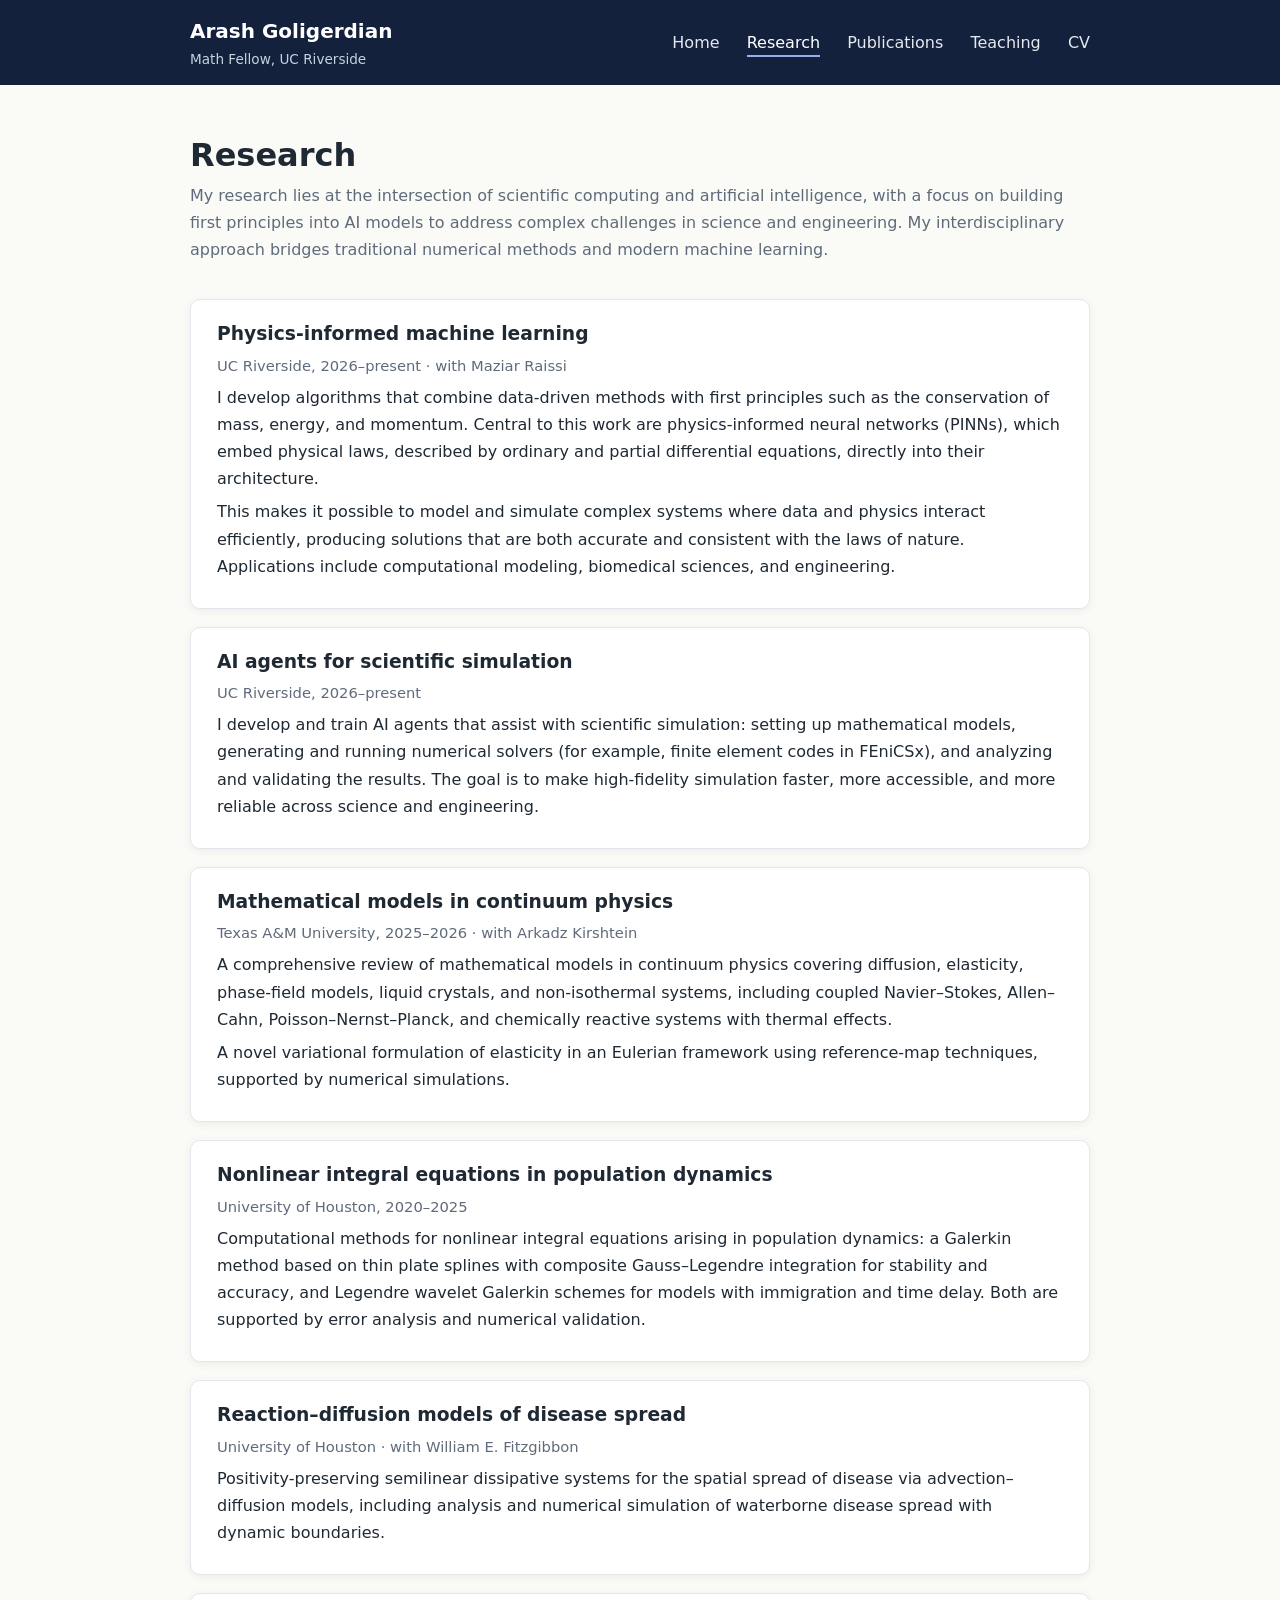
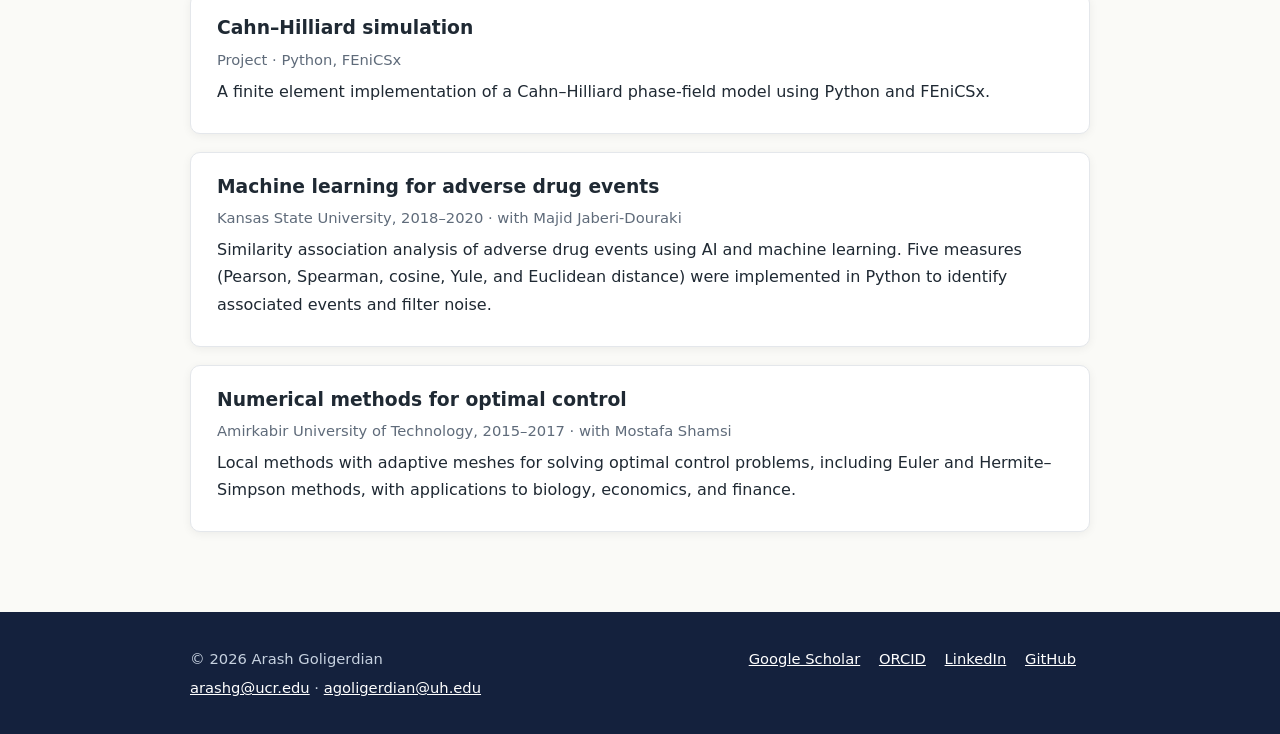
==== research.html @ a4257965 "Build multi-page academic website from CV Co-authored-by: Cursor <cursoragent@cursor.com>" ====
<!DOCTYPE html>
<html lang="en">
<head>
    <meta charset="UTF-8">
    <meta name="viewport" content="width=device-width, initial-scale=1.0">
    <title>Arash Goligerdian | Research</title>
    <link rel="stylesheet" href="style.css">
</head>

<body>
    <header class="site-header">
        <div class="container">
            <a class="brand" href="index.html">
                <span class="brand-name">Arash Goligerdian</span>
                <span class="brand-title">Math Fellow, UC Riverside</span>
            </a>
            <button class="nav-toggle" aria-label="Toggle navigation" aria-expanded="false">&#9776;</button>
            <nav class="site-nav">
                <a href="index.html">Home</a>
                <a href="research.html" class="active">Research</a>
                <a href="publications.html">Publications</a>
                <a href="teaching.html">Teaching</a>
                <a href="cv.html">CV</a>
            </nav>
        </div>
    </header>

    <main class="container">
        <h1 class="page-title">Research</h1>
        <p class="page-intro">
            My research lies at the intersection of scientific computing and artificial intelligence,
            with a focus on building first principles into AI models to address complex challenges
            in science and engineering. My interdisciplinary approach bridges traditional numerical
            methods and modern machine learning.
        </p>

        <section class="cards">
            <article class="card">
                <h3>Physics-informed machine learning</h3>
                <p class="meta">UC Riverside, 2026&ndash;present &middot; with Maziar Raissi</p>
                <p>
                    I develop algorithms that combine data-driven methods with first principles such
                    as the conservation of mass, energy, and momentum. Central to this work are
                    physics-informed neural networks (PINNs), which embed physical laws, described by
                    ordinary and partial differential equations, directly into their architecture.
                </p>
                <p>
                    This makes it possible to model and simulate complex systems where data and
                    physics interact efficiently, producing solutions that are both accurate and
                    consistent with the laws of nature. Applications include computational
                    modeling, biomedical sciences, and engineering.
                </p>
            </article>

            <article class="card">
                <h3>AI agents for scientific simulation</h3>
                <p class="meta">UC Riverside, 2026&ndash;present</p>
                <p>
                    I develop and train AI agents that assist with scientific simulation: setting up
                    mathematical models, generating and running numerical solvers (for example,
                    finite element codes in FEniCSx), and analyzing and validating the results.
                    The goal is to make high-fidelity simulation faster, more accessible, and more
                    reliable across science and engineering.
                </p>
            </article>

            <article class="card">
                <h3>Mathematical models in continuum physics</h3>
                <p class="meta">Texas A&amp;M University, 2025&ndash;2026 &middot; with Arkadz Kirshtein</p>
                <p>
                    A comprehensive review of mathematical models in continuum physics covering
                    diffusion, elasticity, phase-field models, liquid crystals, and non-isothermal
                    systems, including coupled Navier&ndash;Stokes, Allen&ndash;Cahn,
                    Poisson&ndash;Nernst&ndash;Planck, and chemically reactive systems with thermal effects.
                </p>
                <p>
                    A novel variational formulation of elasticity in an Eulerian framework using
                    reference-map techniques, supported by numerical simulations.
                </p>
            </article>

            <article class="card">
                <h3>Nonlinear integral equations in population dynamics</h3>
                <p class="meta">University of Houston, 2020&ndash;2025</p>
                <p>
                    Computational methods for nonlinear integral equations arising in population
                    dynamics: a Galerkin method based on thin plate splines with composite
                    Gauss&ndash;Legendre integration for stability and accuracy, and Legendre wavelet
                    Galerkin schemes for models with immigration and time delay. Both are supported
                    by error analysis and numerical validation.
                </p>
            </article>

            <article class="card">
                <h3>Reaction&ndash;diffusion models of disease spread</h3>
                <p class="meta">University of Houston &middot; with William E. Fitzgibbon</p>
                <p>
                    Positivity-preserving semilinear dissipative systems for the spatial spread of
                    disease via advection&ndash;diffusion models, including analysis and numerical
                    simulation of waterborne disease spread with dynamic boundaries.
                </p>
            </article>

            <article class="card">
                <h3>Cahn&ndash;Hilliard simulation</h3>
                <p class="meta">Project &middot; Python, FEniCSx</p>
                <p>
                    A finite element implementation of a Cahn&ndash;Hilliard phase-field model
                    using Python and FEniCSx.
                </p>
            </article>

            <article class="card">
                <h3>Machine learning for adverse drug events</h3>
                <p class="meta">Kansas State University, 2018&ndash;2020 &middot; with Majid Jaberi-Douraki</p>
                <p>
                    Similarity association analysis of adverse drug events using AI and machine
                    learning. Five measures (Pearson, Spearman, cosine, Yule, and Euclidean distance)
                    were implemented in Python to identify associated events and filter noise.
                </p>
            </article>

            <article class="card">
                <h3>Numerical methods for optimal control</h3>
                <p class="meta">Amirkabir University of Technology, 2015&ndash;2017 &middot; with Mostafa Shamsi</p>
                <p>
                    Local methods with adaptive meshes for solving optimal control problems,
                    including Euler and Hermite&ndash;Simpson methods, with applications to biology,
                    economics, and finance.
                </p>
            </article>
        </section>
    </main>

    <footer class="site-footer">
        <div class="container">
            <div>
                <p>&copy; <span class="year">2026</span> Arash Goligerdian</p>
                <p>
                    <a href="mailto:arashg@ucr.edu">arashg@ucr.edu</a> &middot;
                    <a href="mailto:agoligerdian@uh.edu">agoligerdian@uh.edu</a>
                </p>
            </div>
            <p class="profile-links">
                <a href="https://scholar.google.com/citations?user=TBSyoFEAAAAJ" target="_blank" rel="noopener">Google Scholar</a>
                <a href="https://orcid.org/0000-0002-1804-3661" target="_blank" rel="noopener">ORCID</a>
                <a href="https://linkedin.com/in/arash-goligerdian92" target="_blank" rel="noopener">LinkedIn</a>
                <a href="https://github.com/Arash9271" target="_blank" rel="noopener">GitHub</a>
            </p>
        </div>
    </footer>

    <script src="script.js"></script>
</body>
</html>
---- style.css ----
:root {
    --bg: #fafaf7;
    --surface: #ffffff;
    --text: #1f2933;
    --muted: #5f6b7a;
    --border: #e4e7eb;
    --accent: #1d4e89;
    --accent-soft: #e8eef7;
    --header-bg: #14213d;
    --radius: 10px;
    --shadow: 0 2px 10px rgb(0 0 0 / 6%);
}

* {
    box-sizing: border-box;
}

html {
    scroll-behavior: smooth;
}

body {
    margin: 0;
    font-family: system-ui, -apple-system, "Segoe UI", Roboto, "Helvetica Neue", Arial, sans-serif;
    line-height: 1.7;
    color: var(--text);
    background-color: var(--bg);
}

a {
    color: var(--accent);
}

a:hover {
    text-decoration-thickness: 2px;
}

h1, h2, h3 {
    line-height: 1.3;
}

.container {
    width: min(900px, 90%);
    margin: 0 auto;
}

/* Header */

.site-header {
    position: sticky;
    top: 0;
    z-index: 10;
    color: white;
    background-color: var(--header-bg);
}

.site-header .container {
    display: flex;
    align-items: center;
    justify-content: space-between;
    padding: 14px 0;
}

.brand {
    color: white;
    text-decoration: none;
}

.brand-name {
    display: block;
    font-size: 1.25rem;
    font-weight: 700;
}

.brand-title {
    display: block;
    font-size: 0.85rem;
    color: #c7d2e0;
}

.site-nav a {
    margin-left: 22px;
    color: #e5e9f0;
    text-decoration: none;
    padding-bottom: 3px;
    border-bottom: 2px solid transparent;
}

.site-nav a:hover,
.site-nav a.active {
    color: white;
    border-bottom-color: #8fb3e8;
}

.nav-toggle {
    display: none;
    padding: 6px 10px;
    font-size: 1.4rem;
    line-height: 1;
    color: white;
    cursor: pointer;
    background: none;
    border: 1px solid rgb(255 255 255 / 35%);
    border-radius: 6px;
}

/* Layout */

main {
    padding: 40px 0 60px;
}

section {
    padding: 20px 0;
}

.page-title {
    margin: 10px 0 5px;
    font-size: 2rem;
}

.page-intro {
    margin-top: 0;
    color: var(--muted);
}

h2.section-title {
    padding-bottom: 6px;
    margin-top: 10px;
    border-bottom: 2px solid var(--border);
}

/* Home */

.profile {
    display: grid;
    grid-template-columns: 200px 1fr;
    gap: 36px;
    align-items: start;
}

.avatar {
    position: relative;
    display: flex;
    align-items: center;
    justify-content: center;
    width: 200px;
    height: 200px;
    overflow: hidden;
    font-size: 3.5rem;
    font-weight: 700;
    color: var(--accent);
    border-radius: 50%;
    background-color: var(--accent-soft);
    box-shadow: var(--shadow);
}

.avatar img {
    position: absolute;
    inset: 0;
    width: 100%;
    height: 100%;
    object-fit: cover;
}

.profile h1 {
    margin: 0;
    font-size: 2.2rem;
}

.profile .role {
    margin: 4px 0 14px;
    font-size: 1.05rem;
    color: var(--muted);
}

.tags {
    display: flex;
    flex-wrap: wrap;
    gap: 8px;
    padding: 0;
    list-style: none;
}

.tags li {
    padding: 3px 12px;
    font-size: 0.88rem;
    color: var(--accent);
    border-radius: 999px;
    background-color: var(--accent-soft);
}

.button-row {
    display: flex;
    flex-wrap: wrap;
    gap: 10px;
    margin-top: 18px;
}

.button {
    display: inline-block;
    padding: 9px 18px;
    font-size: 0.95rem;
    color: white;
    text-decoration: none;
    border: 1px solid var(--accent);
    border-radius: 6px;
    background-color: var(--accent);
}

.button.secondary {
    color: var(--accent);
    background-color: transparent;
}

.button:hover {
    opacity: 0.88;
}

/* Cards */

.cards {
    display: grid;
    gap: 18px;
}

.card {
    padding: 22px 26px;
    border: 1px solid var(--border);
    border-radius: var(--radius);
    background-color: var(--surface);
    box-shadow: var(--shadow);
}

.card h3 {
    margin: 0 0 6px;
}

.card p {
    margin: 6px 0;
}

.meta {
    font-size: 0.92rem;
    color: var(--muted);
}

/* Publications */

.pub-list {
    padding-left: 1.6em;
}

.pub-list li {
    margin-bottom: 16px;
}

.pub-title {
    font-weight: 600;
}

.pub-authors,
.pub-venue {
    display: block;
}

.pub-venue {
    font-style: italic;
    color: var(--muted);
}

.badge {
    display: inline-block;
    padding: 0 8px;
    margin-left: 6px;
    font-size: 0.78rem;
    font-style: normal;
    font-weight: 600;
    color: var(--accent);
    border: 1px solid var(--accent);
    border-radius: 4px;
}

/* Teaching */

.course h3 {
    margin-bottom: 2px;
}

.course ul {
    padding-left: 1.2em;
    margin: 8px 0 0;
}

/* Timeline (CV) */

.timeline {
    padding: 0;
    margin: 0;
    list-style: none;
}

.timeline > li {
    position: relative;
    display: grid;
    grid-template-columns: 130px 1fr;
    gap: 18px;
    padding: 12px 0;
    border-bottom: 1px solid var(--border);
}

.timeline .when {
    font-weight: 600;
    color: var(--muted);
}

.timeline h3 {
    margin: 0;
    font-size: 1.05rem;
}

.timeline p {
    margin: 4px 0;
}

.pdf-frame {
    width: 100%;
    height: 80vh;
    border: 1px solid var(--border);
    border-radius: var(--radius);
}

.skill-table {
    width: 100%;
    border-collapse: collapse;
}

.skill-table th,
.skill-table td {
    padding: 10px 8px;
    text-align: left;
    vertical-align: top;
    border-bottom: 1px solid var(--border);
}

.skill-table th {
    width: 160px;
    color: var(--muted);
}

/* Footer */

.site-footer {
    padding: 30px 0;
    font-size: 0.92rem;
    color: #c7d2e0;
    background-color: var(--header-bg);
}

.site-footer .container {
    display: flex;
    flex-wrap: wrap;
    gap: 20px;
    justify-content: space-between;
}

.site-footer a {
    color: white;
}

.site-footer p {
    margin: 4px 0;
}

.profile-links a {
    margin-right: 14px;
}

/* Responsive */

@media (max-width: 720px) {
    .nav-toggle {
        display: block;
    }

    .site-header .container {
        flex-wrap: wrap;
    }

    .site-nav {
        display: none;
        flex-direction: column;
        width: 100%;
        padding-top: 10px;
    }

    .site-nav.open {
        display: flex;
    }

    .site-nav a {
        padding: 8px 0;
        margin: 0;
        border-bottom: 1px solid rgb(255 255 255 / 10%);
    }

    .profile {
        grid-template-columns: 1fr;
        justify-items: center;
        text-align: center;
    }

    .profile .tags,
    .profile .button-row {
        justify-content: center;
    }

    .avatar {
        width: 160px;
        height: 160px;
    }

    .timeline > li {
        grid-template-columns: 1fr;
        gap: 2px;
    }

    .skill-table th {
        width: 110px;
    }
}
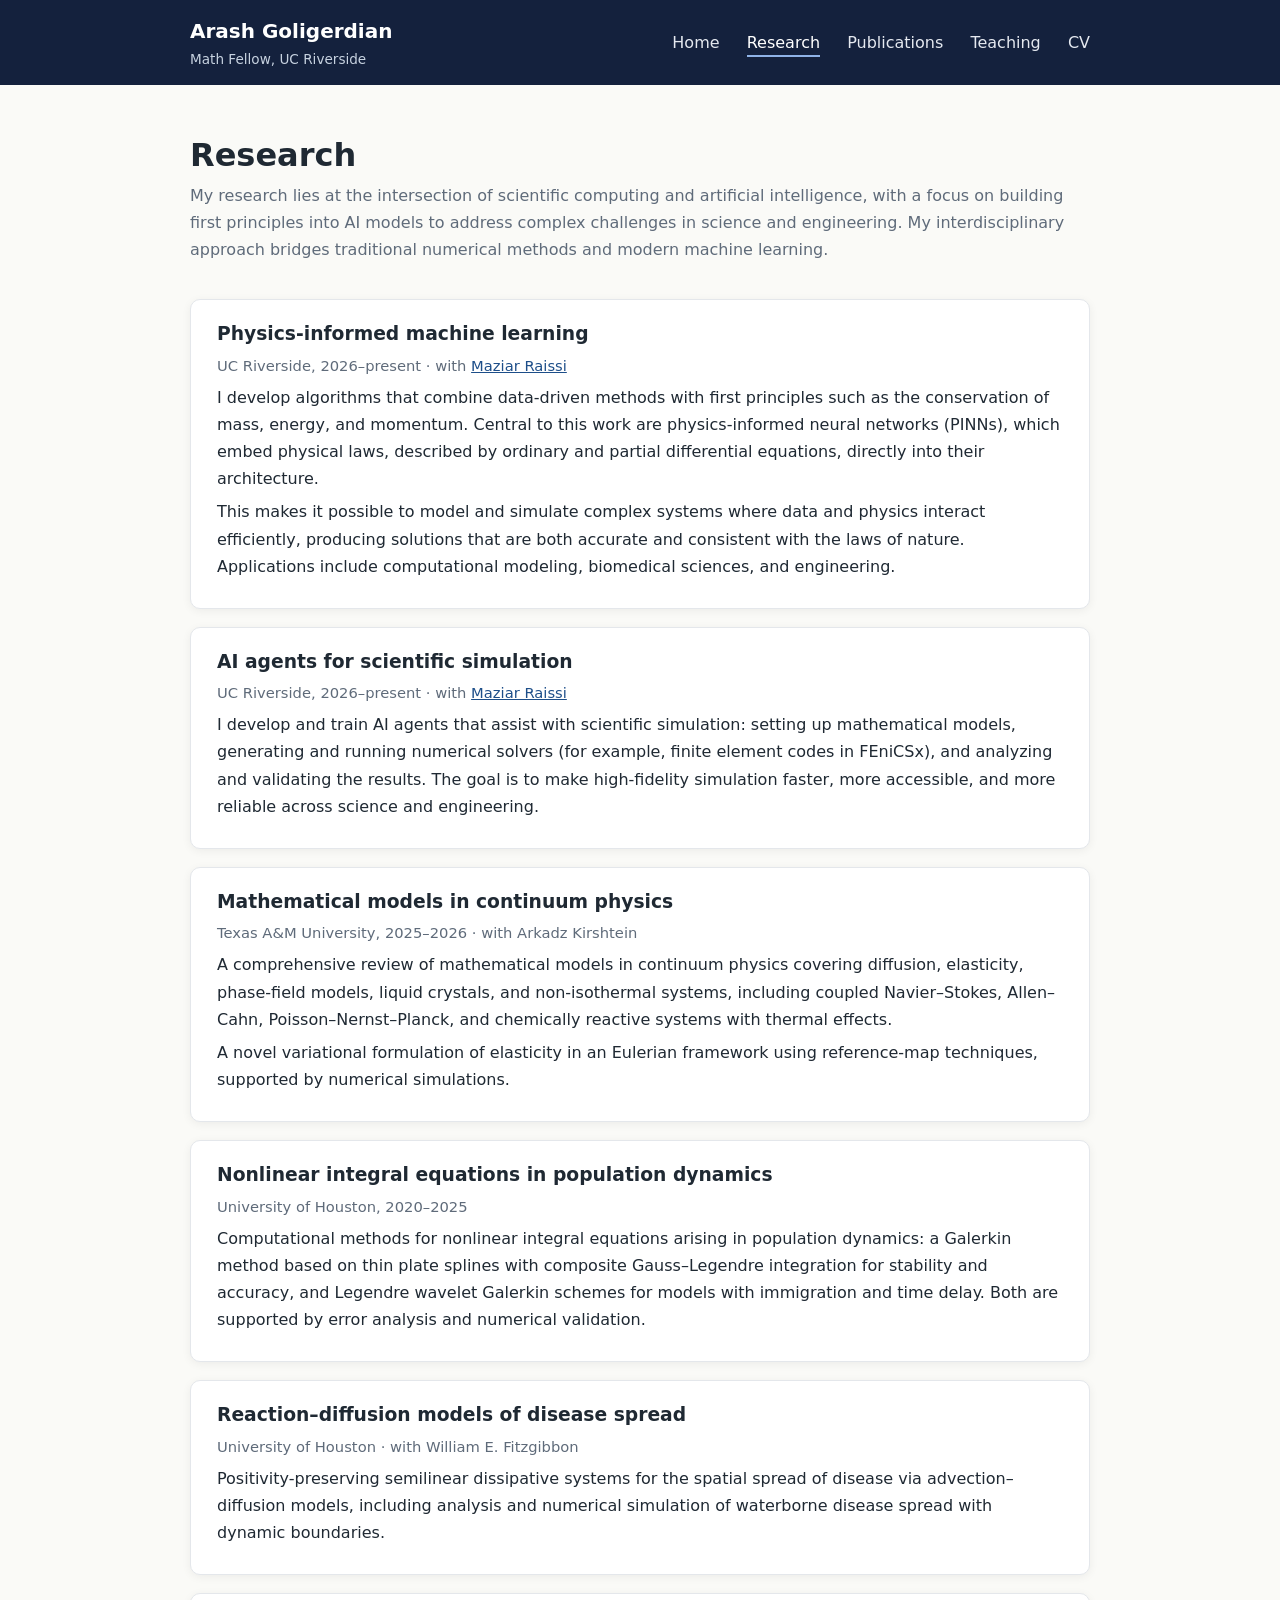
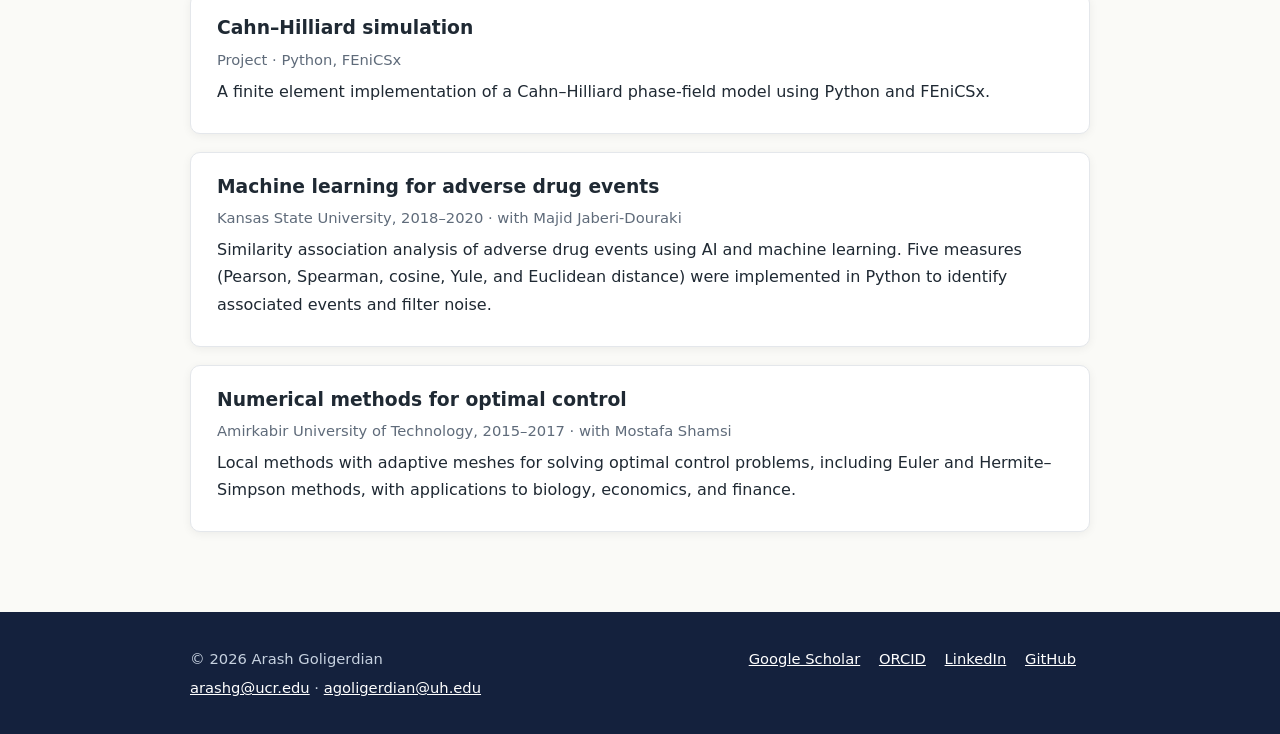
==== commit 1a4be300: "Credit Maziar Raissi on AI agents research Co-authored-by: Cursor <cursoragent@cursor.com>" ====
--- a/research.html
+++ b/research.html
@@ -37,7 +37,7 @@
         <section class="cards">
             <article class="card">
                 <h3>Physics-informed machine learning</h3>
-                <p class="meta">UC Riverside, 2026&ndash;present &middot; with Maziar Raissi</p>
+                <p class="meta">UC Riverside, 2026&ndash;present &middot; with <a href="https://maziarraissi.github.io/" target="_blank" rel="noopener">Maziar Raissi</a></p>
                 <p>
                     I develop algorithms that combine data-driven methods with first principles such
                     as the conservation of mass, energy, and momentum. Central to this work are
@@ -54,7 +54,7 @@
 
             <article class="card">
                 <h3>AI agents for scientific simulation</h3>
-                <p class="meta">UC Riverside, 2026&ndash;present</p>
+                <p class="meta">UC Riverside, 2026&ndash;present &middot; with <a href="https://maziarraissi.github.io/" target="_blank" rel="noopener">Maziar Raissi</a></p>
                 <p>
                     I develop and train AI agents that assist with scientific simulation: setting up
                     mathematical models, generating and running numerical solvers (for example,
